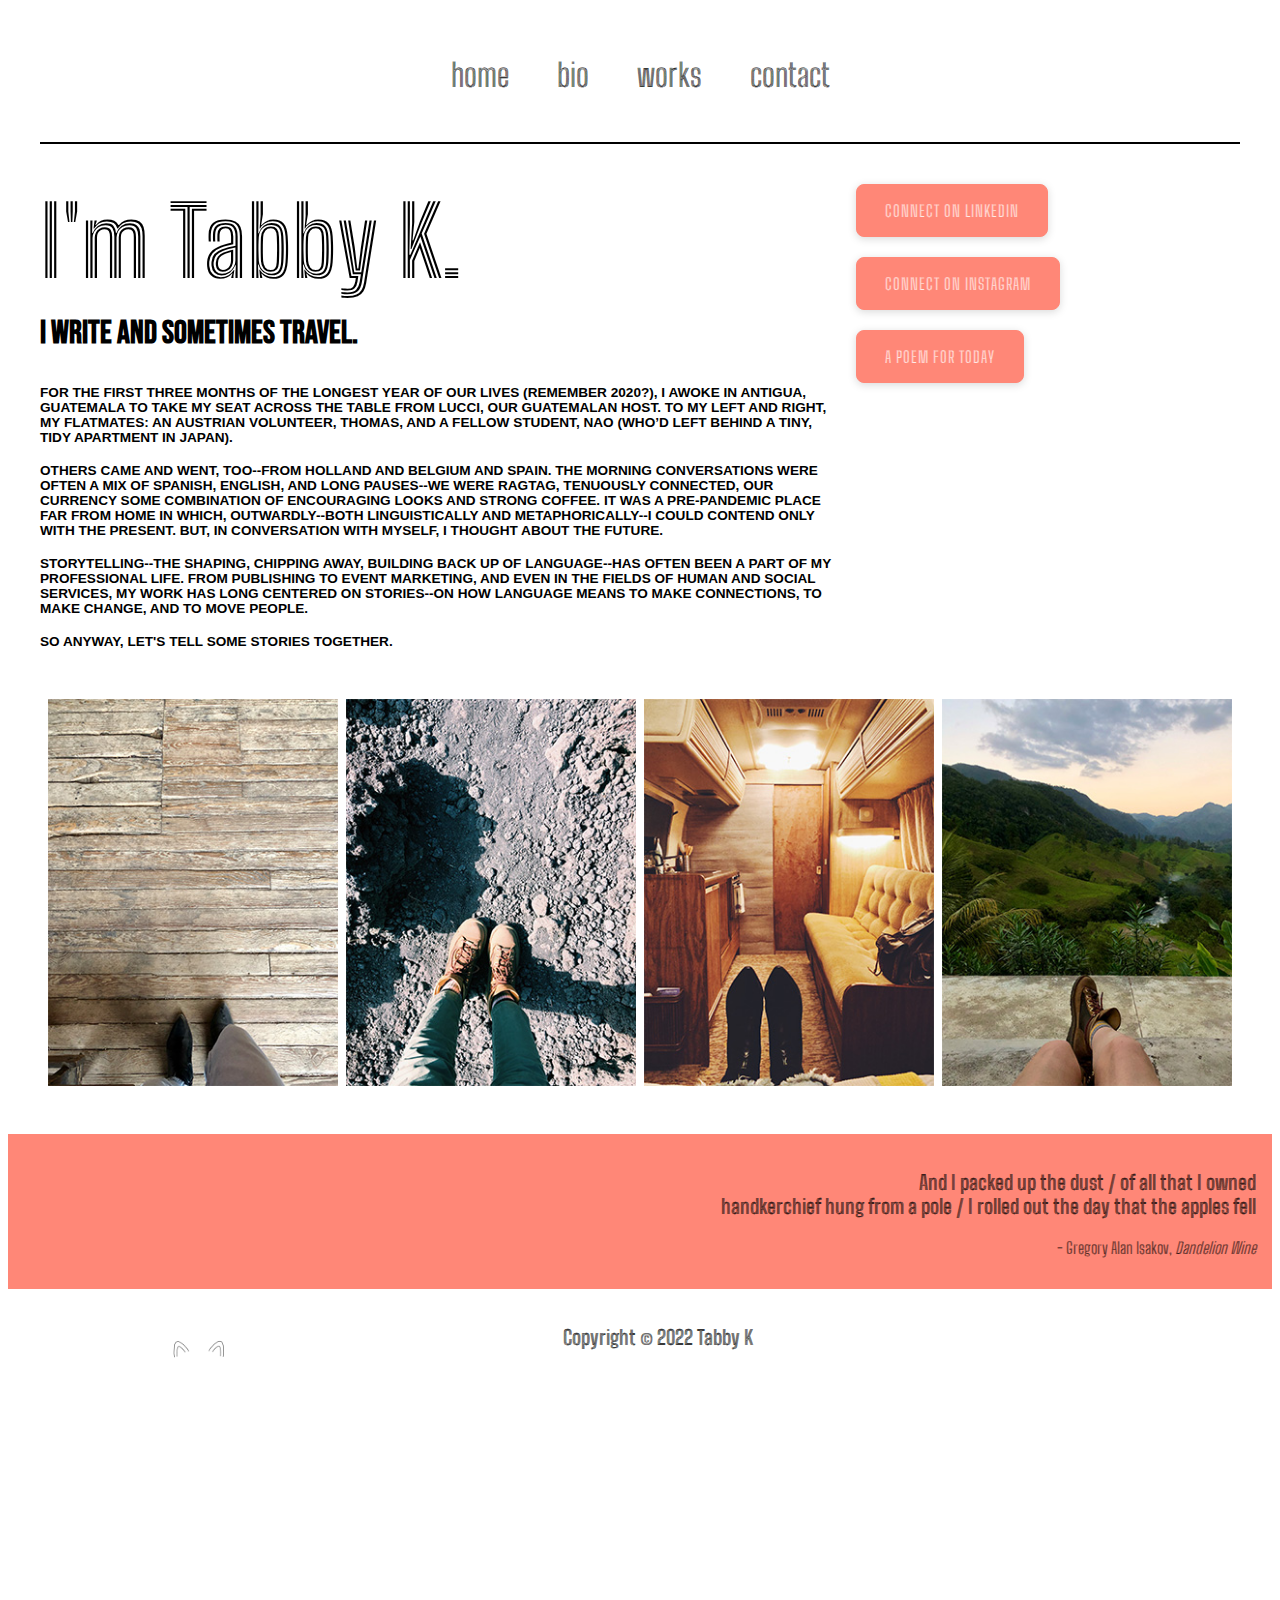
==== biography.html @ b85fc355 "ini" ====
<!doctype html>
<html lang="en">
<head>
    <meta charset="UTF-8">
    <title>Tabby K | Bio</title>

<!-- Fonts -->
        <link rel="preconnect" href="https://fonts.googleapis.com">
        <link rel="preconnect" href="https://fonts.gstatic.com" crossorigin>
        <link href="https://fonts.googleapis.com/css2?family=Bebas+Neue&family=Big+Shoulders+Inline+Text:wght@100;500&display=swap" rel="stylesheet">
        <link rel="stylesheet" href="css/final.css">

<!-- Global site tag (gtag.js) - Google Analytics -->
        <script async src="https://www.googletagmanager.com/gtag/js?id=G-5NVW3VZ8PC"></script>
        <script>
        window.dataLayer = window.dataLayer || [];
        function gtag(){dataLayer.push(arguments);}
        gtag('js', new Date());

        gtag('config', 'G-5NVW3VZ8PC');
        </script>
</head>

<body>
<div class="container">

<!-- Navigation -->
    <nav>
        <ul>
            <li><a href="index.html">home</a></li>
            <li><a href="biography.html">bio</a></li>
            <li><a href="works.html">works</a></li>
            <li><a href="contact.html">contact</a></li>
        </ul>
    </nav>

<!-- Page Intro -->
    <section class="col-span-8">
      <p><h1>I'm Tabby K.</h1></p>
        </p><h2>I write and sometimes travel. <br></p>
        <p><h4>For the first three months of the longest year of our lives (remember 2020?), I awoke in Antigua, Guatemala to take my seat across the table from Lucci, our Guatemalan host. To my left and right, my flatmates: an Austrian volunteer, Thomas, and a fellow student, Nao (who’d left behind a tiny, tidy apartment in Japan).</h4></p>
        
         </p><h4>Others came and went, too--from Holland and Belgium and Spain. The morning conversations were often a mix of Spanish, English, and long pauses--we were ragtag, tenuously connected, our currency some combination of encouraging looks and strong coffee. It was a pre-pandemic place far from home in which, outwardly--both linguistically and metaphorically--I could contend only with the present. But, in conversation with myself, I thought about the future.</h4></p>

        </p><h4>Storytelling--the shaping, chipping away, building back up of language--has often been a part of my professional life. From publishing to event marketing, and even in the fields of human and social services, my work has long centered on stories--on how language means to make connections, to make change, and to move people.</h4></p>

        </p><h4>So anyway, let's tell some stories together.</h4></p>
    </section>

<!-- Links -->
    <aside class="col-span-4">
        <p><a href="https://www.linkedin.com/in/tabbyk/" target="_blank" class="button">  Connect on LinkedIn  </a></p>
        <p><a href="https://www.instagram.com/_tabbyk/" target="_blank" class="button">Connect on Instagram</a></p>
        <p><a href="https://www.poetryfoundation.org/poetrymagazine/browse?contentId=39158" target="_blank" class="button">A Poem for Today</a></p>
    </aside>

<!-- Gallery -->
    <div class="row">
            <div class="column">
            <img src="images/slats.jpg" alt="Boots in Greune">
            </div>
            <div class="column">
                <img src="images/lava.jpg" alt="Boots in Lava">
            </div>
            <div class="column">
                <img src="images/airstream.jpg" alt="Boots in Texas">
            </div>
            <div class="column">
                <img src="images/hostelhike.jpg" alt="Boots in Guate">
            </div>
      </div>
</div><!--container closes-->

<!-- Quote -->
    <div class="container-lg">
        <section>
            <p><h3>And I packed up the dust / of all that I owned<br>
                handkerchief hung from a pole / I rolled out the day that the apples fell</h3></p>
            <p>- Gregory Alan Isakov, <em>Dandelion Wine</em></p>
        </section>
    </div><!--container closes-->

<!-- Footer -->
    <div class="footer-container">
        <div class="footer">
            <a href="index.html">
                <img src="images/kat.png" alt="Cat Ears Logo" style="width:100px;height:100px;">
            </a>
        <div class="footer">
        
        <div class="footer-heading footer-1">
                <h3>Copyright © 2022 Tabby K</h3>
        </div>
    </div><!--container closes-->
</body>
</html>
---- css/final.css ----
:root {
    --primary-color: #FF8777;
    --second-color: #000000;
    --neutral-grey: #767676;
    --neutral-light: #ffffff;
}
*{
    box-sizing: border-box;
    font-family: 'Bebas Neue', cursive;
    font-family: 'Big Shoulders Inline Text', cursive;
}
body {
    margin: 0.5;
    }
header {
    background-color:var(--neutral-grey);
    color: var(--second-color);
    padding: 2rem;
    font-family: 'Big Shoulders Inline Text', cursive;
    font-size: 2.5rem;
    }
h1 {
font-size: 6rem;
font-family: 'Big Shoulders Inline Text', cursive;
display:inline; 
}
h2 {
font-size: 2rem;
font-family: 'Bebas Neue', cursive;
display:inline; 
}
h3 {
font-size: 1.25rem;
}
h4 {
font-size: .85rem;
font-family: Arial, Helvetica, sans-serif;
text-transform: uppercase
}
h5 {
    font-size: 1rem;
    font-family: Arial, Helvetica, sans-serif;
    }
img {
    max-width: 100%;
}
a:link, a:visited {
    color:black;
    text-decoration: none;
}
.adjust-line-height {
    line-height: .5rem;
  }

/****** Layout ******/
.container > * {
    grid-column: span 12;
}
.container {
    background-color: white;
    display: grid;
    gap: 1.5rem;
    grid-template-columns: repeat(12, 1fr);
    margin: 0 auto;
    width: min(95%, 75rem);
}
.flex-container {
    @media (min-width: 56.25em){
      display: flex;  
    }
  }
.container-lg > * {
    grid-column: span 12;
    background-color: var(--primary-color);
    padding: 1rem;
    margin-top: 3rem;
    text-align: right;
}
.footer-container {
    background-color: var(--neutral-light);
    padding: 1rem;
}
.footer {
    width:  80%;
    height: 40vh;
    background-color: var(--neutral-light);
    color: var(--second-color);
    display: flex;
    justify-content:center;
    flex: wrap;
    margin: 0 auto;
}
.footer-heading{
    display: flex;
    flex-direction: column;
    margin-right: 4rem;
}
.footer-heading h3 {
    margin-bottom: 2rem;
}
.footer-heading a {
    color: var(--second-color);
    text-decoration: none;
    margin-bottom: 0.5rem;
}
.footer-heading a:hover {
    color: var(--primary-color);
    transition: 0.3s ease-out;
}
.row {
    display: flex;
    flex-wrap: wrap;
    padding: 0 4px;
  }
.column {
    flex: 25%;
    max-width: 25%;
    padding: 0 4px;
  } 
.column img {
    margin-top: 8px;
    vertical-align: middle;
    width: 100%;
  }
  
/****** Navigation Using Flexbox ******/
nav{
    background-color: white;
    padding: 2rem 3rem;
    display: flex;
    justify-content: center;
    position: sticky;
    top: 0;
    border-bottom-style: solid;
    border-bottom-color: var(--second-color);
    border-bottom-width: .125rem;
}
nav ul {
    margin: 0;
    padding: 0;
    list-style: none;
    display: flex;
    flex-flow: row wrap;
}
nav li{
    margin:0 0.5rem;
}
nav a:link, nav a:visited {
    color: black;
    text-decoration: none;
    font-size: 2rem;
    padding: 1rem;
    display: block;
}
nav a:hover {
    background-color: white;
    color: var(--primary-color);
}

/****** Components ******/
.button:link, .button:visited {
    display: inline-block;
    text-align: center;
    text-decoration: none;
    color: var(--neutral-light);
    background-color:var(--primary-color);
    padding: 1rem 1.75rem;
    text-transform: uppercase;
    letter-spacing: 1px;
    border-radius: .5rem;
    border: 1px solid var(--primary-color);
    box-shadow: 0 .125rem .5rem rgba(0, 0, 0, .15);
    margin: 0 .25rem .25rem 0;
    transition: 0.5s ease-in-out;
    margin-top: auto;
    align-self: flex-start;
}
.button:hover {
    background-color: transparent;
    color: var(--second-color);
}
.card {
    text-align: center;
    margin: 1rem;
    padding-bottom: 2rem;
    box-shadow: 0 .125rem .5rem rgba(0, 0, 0, .15);
    display: flex;
    flex-direction: column;
}
.card-title {
    margin: 0.75rem 0 0 0;
    padding: 0 2rem 0.5rem;
    text-align: left;
    color: var(--primary-color);
}
.card-mini-text {
    margin: 0.75rem 0 0 0;
    padding: 0 2rem 0.5rem;
    text-transform: uppercase;
    text-align: left;
}
.card-text {
    margin: 0.5rem 0 1rem 0;
    padding: 0 2rem 0.5rem; 
    text-align: left;   
}
.contact-title{
    margin-top: 6rem;
    color: var(--primary-color);
    text-transform: uppercase;
    transition: all 4s ease-in-out;
    text-align: center;
}
form{
    text-align: center;
    margin-top: 3rem;
    transition: all 4s ease-in-out;
}
.form-control{
    width: 35rem;
    background: transparent;
    border: .05rem solid;
    outline: .05rem solid;
    border-bottom: .5rem var(--neutral-grey);
    color: var(--neutral-grey);
    font-size: 1rem;
    margin-bottom: 1rem;
}
input{
    height: 3rem;  
}
form .submit{
    display: inline-block;
    text-align: center;
    text-decoration: none;
    color: var(--neutral-light);
    background-color:var(--primary-color);
    padding: 1rem 1.75rem;
    text-transform: uppercase;
    letter-spacing: 1px;
    border-radius: .5rem;
    border: 1px solid var(--primary-color);
    box-shadow: 0 .125rem .5rem rgba(0, 0, 0, .15);
    margin: 0 .25rem .25rem 0;
    transition: 0.5s ease-in-out;
    margin-top: auto;
    align-self: flex-start;
}
form .submit:hover{
    background-color: transparent;
    color: var(--second-color);
}
.element {
    background-image: url();
  } 
.element:hover {
    background-image: url(your-image-hover-version.png);
  }
/* Desktop Layout*/
@media screen and (min-width: 40rem) {
    .col-span-8 {
        grid-column: span 8;
    }
    .col-span-4 {
        grid-column: span 4;
        margin: 0;
    }
    .rotating-section {
        display: flex;
        justify-content: center;
        flex-flow: row wrap;
    }
    .card {
    flex-basis: 27.5%;
    }
}
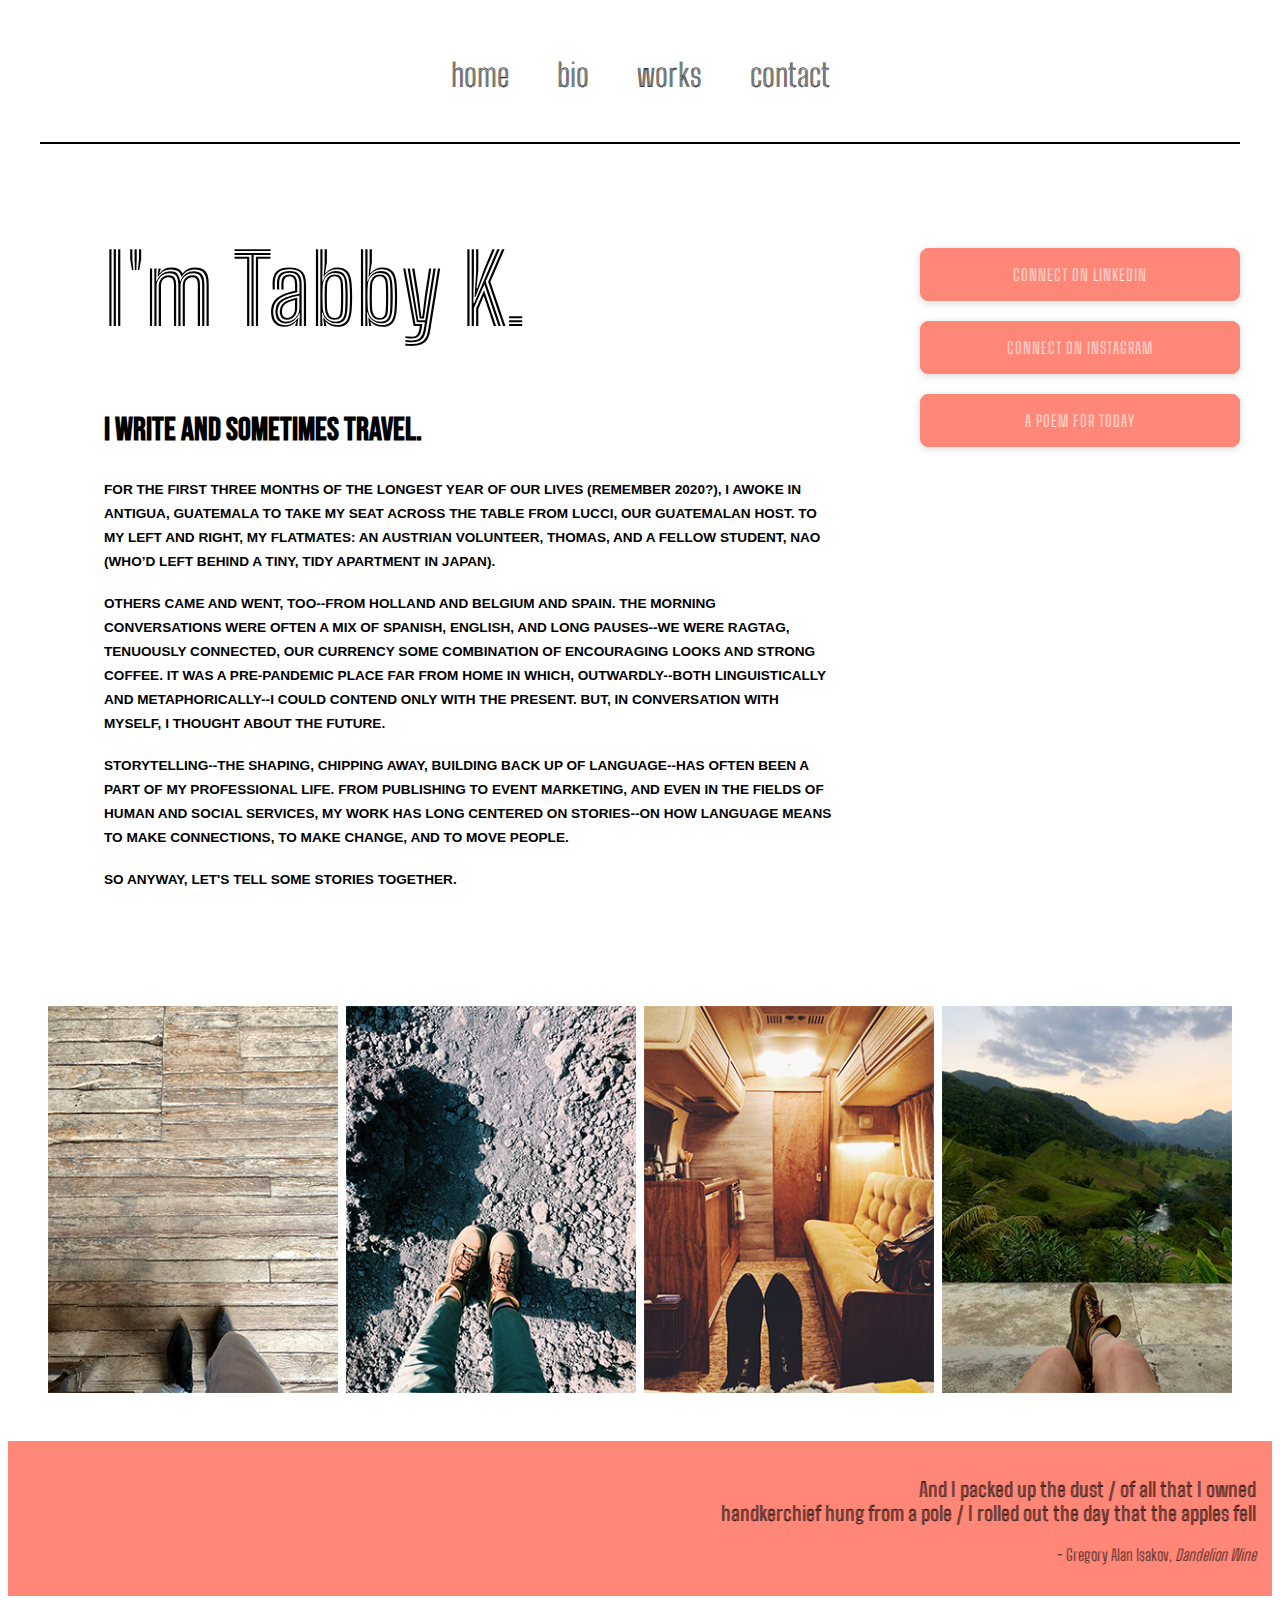
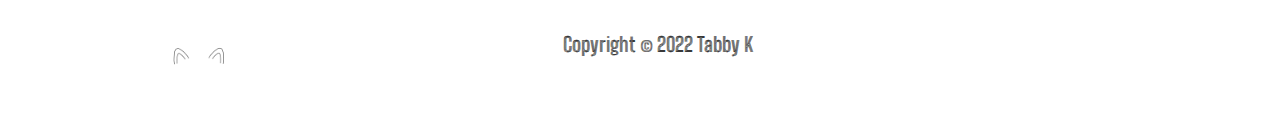
==== commit 4bdc65ba: "Updates" ====
--- a/biography.html
+++ b/biography.html
@@ -35,23 +35,23 @@
     </nav>
 
 <!-- Page Intro -->
-    <section class="col-span-8">
-      <p><h1>I'm Tabby K.</h1></p>
-        </p><h2>I write and sometimes travel. <br></p>
-        <p><h4>For the first three months of the longest year of our lives (remember 2020?), I awoke in Antigua, Guatemala to take my seat across the table from Lucci, our Guatemalan host. To my left and right, my flatmates: an Austrian volunteer, Thomas, and a fellow student, Nao (who’d left behind a tiny, tidy apartment in Japan).</h4></p>
+    <section class="col-span-8 spacer">
+      <h1>I'm Tabby K.<br></h1>
+        <h2>I write and sometimes travel.<br></h2>
+        <h4>For the first three months of the longest year of our lives (remember 2020?), I awoke in Antigua, Guatemala to take my seat across the table from Lucci, our Guatemalan host. To my left and right, my flatmates: an Austrian volunteer, Thomas, and a fellow student, Nao (who’d left behind a tiny, tidy apartment in Japan).</h4>
         
-         </p><h4>Others came and went, too--from Holland and Belgium and Spain. The morning conversations were often a mix of Spanish, English, and long pauses--we were ragtag, tenuously connected, our currency some combination of encouraging looks and strong coffee. It was a pre-pandemic place far from home in which, outwardly--both linguistically and metaphorically--I could contend only with the present. But, in conversation with myself, I thought about the future.</h4></p>
+        <h4>Others came and went, too--from Holland and Belgium and Spain. The morning conversations were often a mix of Spanish, English, and long pauses--we were ragtag, tenuously connected, our currency some combination of encouraging looks and strong coffee. It was a pre-pandemic place far from home in which, outwardly--both linguistically and metaphorically--I could contend only with the present. But, in conversation with myself, I thought about the future.</h4>
 
-        </p><h4>Storytelling--the shaping, chipping away, building back up of language--has often been a part of my professional life. From publishing to event marketing, and even in the fields of human and social services, my work has long centered on stories--on how language means to make connections, to make change, and to move people.</h4></p>
+        <h4>Storytelling--the shaping, chipping away, building back up of language--has often been a part of my professional life. From publishing to event marketing, and even in the fields of human and social services, my work has long centered on stories--on how language means to make connections, to make change, and to move people.</h4>
 
-        </p><h4>So anyway, let's tell some stories together.</h4></p>
+        <h4>So anyway, let's tell some stories together.</h4>
     </section>
 
 <!-- Links -->
-    <aside class="col-span-4">
-        <p><a href="https://www.linkedin.com/in/tabbyk/" target="_blank" class="button">  Connect on LinkedIn  </a></p>
-        <p><a href="https://www.instagram.com/_tabbyk/" target="_blank" class="button">Connect on Instagram</a></p>
-        <p><a href="https://www.poetryfoundation.org/poetrymagazine/browse?contentId=39158" target="_blank" class="button">A Poem for Today</a></p>
+    <aside class="col-span-4 center spacer">
+        <p><a href="https://www.linkedin.com/in/tabbyk/" target="_blank" class="button buttonwidth100">  Connect on LinkedIn</a></p>
+        <p><a href="https://www.instagram.com/_tabbyk/" target="_blank" class="button buttonwidth100">Connect on Instagram</a></p>
+        <p><a href="https://www.poetryfoundation.org/poetrymagazine/browse?contentId=39158" target="_blank" class="button buttonwidth100">A Poem for Today</a></p>
     </aside>
 
 <!-- Gallery -->
@@ -74,8 +74,8 @@
 <!-- Quote -->
     <div class="container-lg">
         <section>
-            <p><h3>And I packed up the dust / of all that I owned<br>
-                handkerchief hung from a pole / I rolled out the day that the apples fell</h3></p>
+            <h3>And I packed up the dust / of all that I owned<br>
+                handkerchief hung from a pole / I rolled out the day that the apples fell</h3>
             <p>- Gregory Alan Isakov, <em>Dandelion Wine</em></p>
         </section>
     </div><!--container closes-->
--- a/css/final.css
+++ b/css/final.css
@@ -35,7 +35,8 @@
 h4 {
 font-size: .85rem;
 font-family: Arial, Helvetica, sans-serif;
-text-transform: uppercase
+text-transform: uppercase;
+line-height: 1.5rem
 }
 h5 {
     font-size: 1rem;
@@ -70,7 +71,7 @@
     }
   }
 .container-lg > * {
-    grid-column: span 12;
+    grid-column: span 100%;
     background-color: var(--primary-color);
     padding: 1rem;
     margin-top: 3rem;
@@ -82,7 +83,7 @@
 }
 .footer {
     width:  80%;
-    height: 40vh;
+    height: 3rem;
     background-color: var(--neutral-light);
     color: var(--second-color);
     display: flex;
@@ -90,7 +91,7 @@
     flex: wrap;
     margin: 0 auto;
 }
-.footer-heading{
+.footer-heading {
     display: flex;
     flex-direction: column;
     margin-right: 4rem;
@@ -122,6 +123,15 @@
     vertical-align: middle;
     width: 100%;
   }
+.center {
+    text-align: center
+}
+.buttonwidth100 {
+    width: 100%;
+}
+.spacer {
+    padding: 4rem 0 4rem 4rem;
+}
   
 /****** Navigation Using Flexbox ******/
 nav{
@@ -256,6 +266,7 @@
 .element:hover {
     background-image: url(your-image-hover-version.png);
   }
+
 /* Desktop Layout*/
 @media screen and (min-width: 40rem) {
     .col-span-8 {
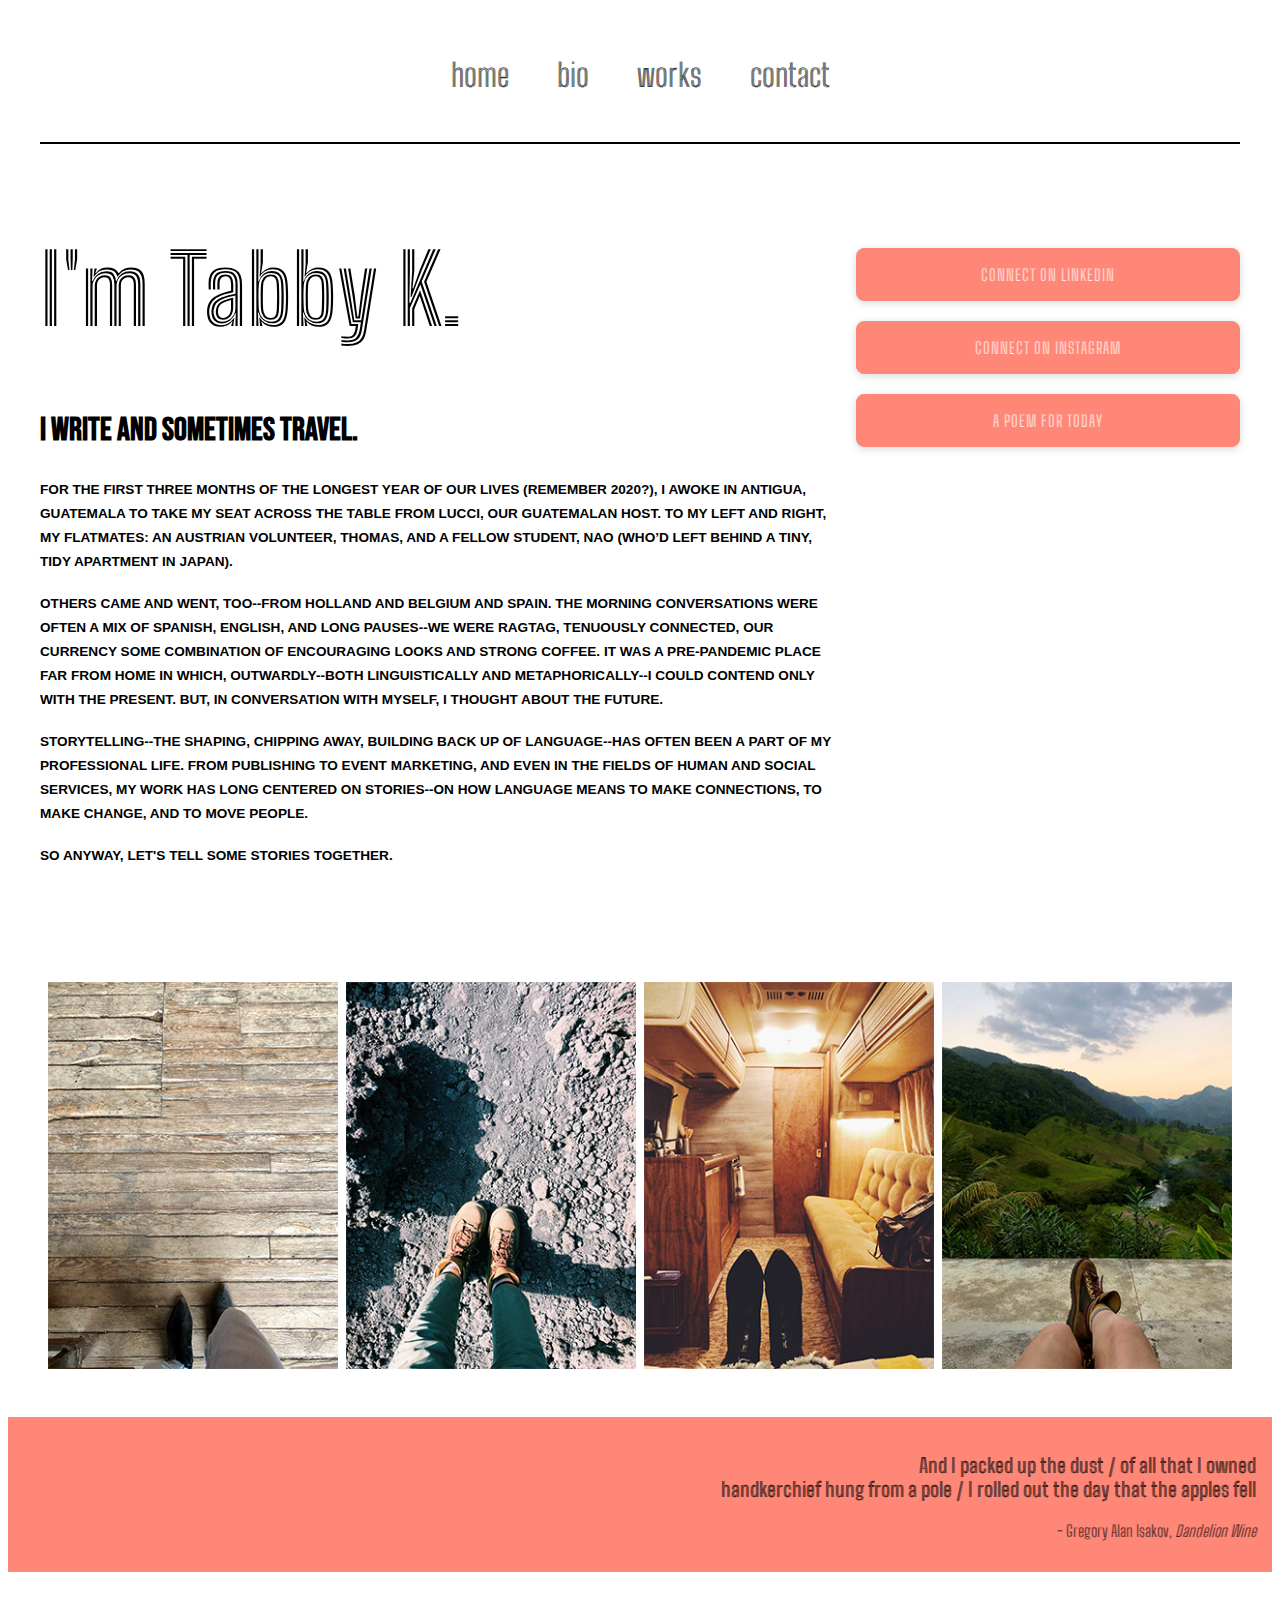
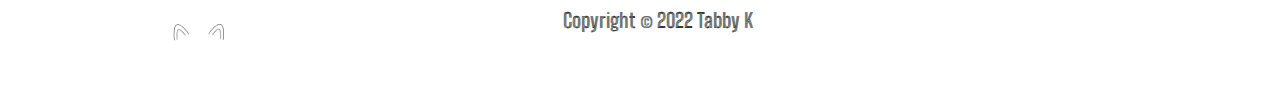
==== commit bfd3359a: "U17" ====
--- a/biography.html
+++ b/biography.html
@@ -90,7 +90,7 @@
         
         <div class="footer-heading footer-1">
                 <h3>Copyright © 2022 Tabby K</h3>
-        </div>
+        </div></div></div>
     </div><!--container closes-->
 </body>
 </html>--- a/css/final.css
+++ b/css/final.css
@@ -10,7 +10,7 @@
     font-family: 'Big Shoulders Inline Text', cursive;
 }
 body {
-    margin: 0.5;
+    margin: 0.5rem;
     }
 header {
     background-color:var(--neutral-grey);
@@ -68,10 +68,10 @@
 .flex-container {
     @media (min-width: 56.25em){
       display: flex;  
-    }
-  }
+}
+}
 .container-lg > * {
-    grid-column: span 100%;
+    grid-column: span 12;
     background-color: var(--primary-color);
     padding: 1rem;
     margin-top: 3rem;
@@ -88,7 +88,6 @@
     color: var(--second-color);
     display: flex;
     justify-content:center;
-    flex: wrap;
     margin: 0 auto;
 }
 .footer-heading {
@@ -130,7 +129,7 @@
     width: 100%;
 }
 .spacer {
-    padding: 4rem 0 4rem 4rem;
+    padding: 4rem 0 4rem 0;
 }
   
 /****** Navigation Using Flexbox ******/
